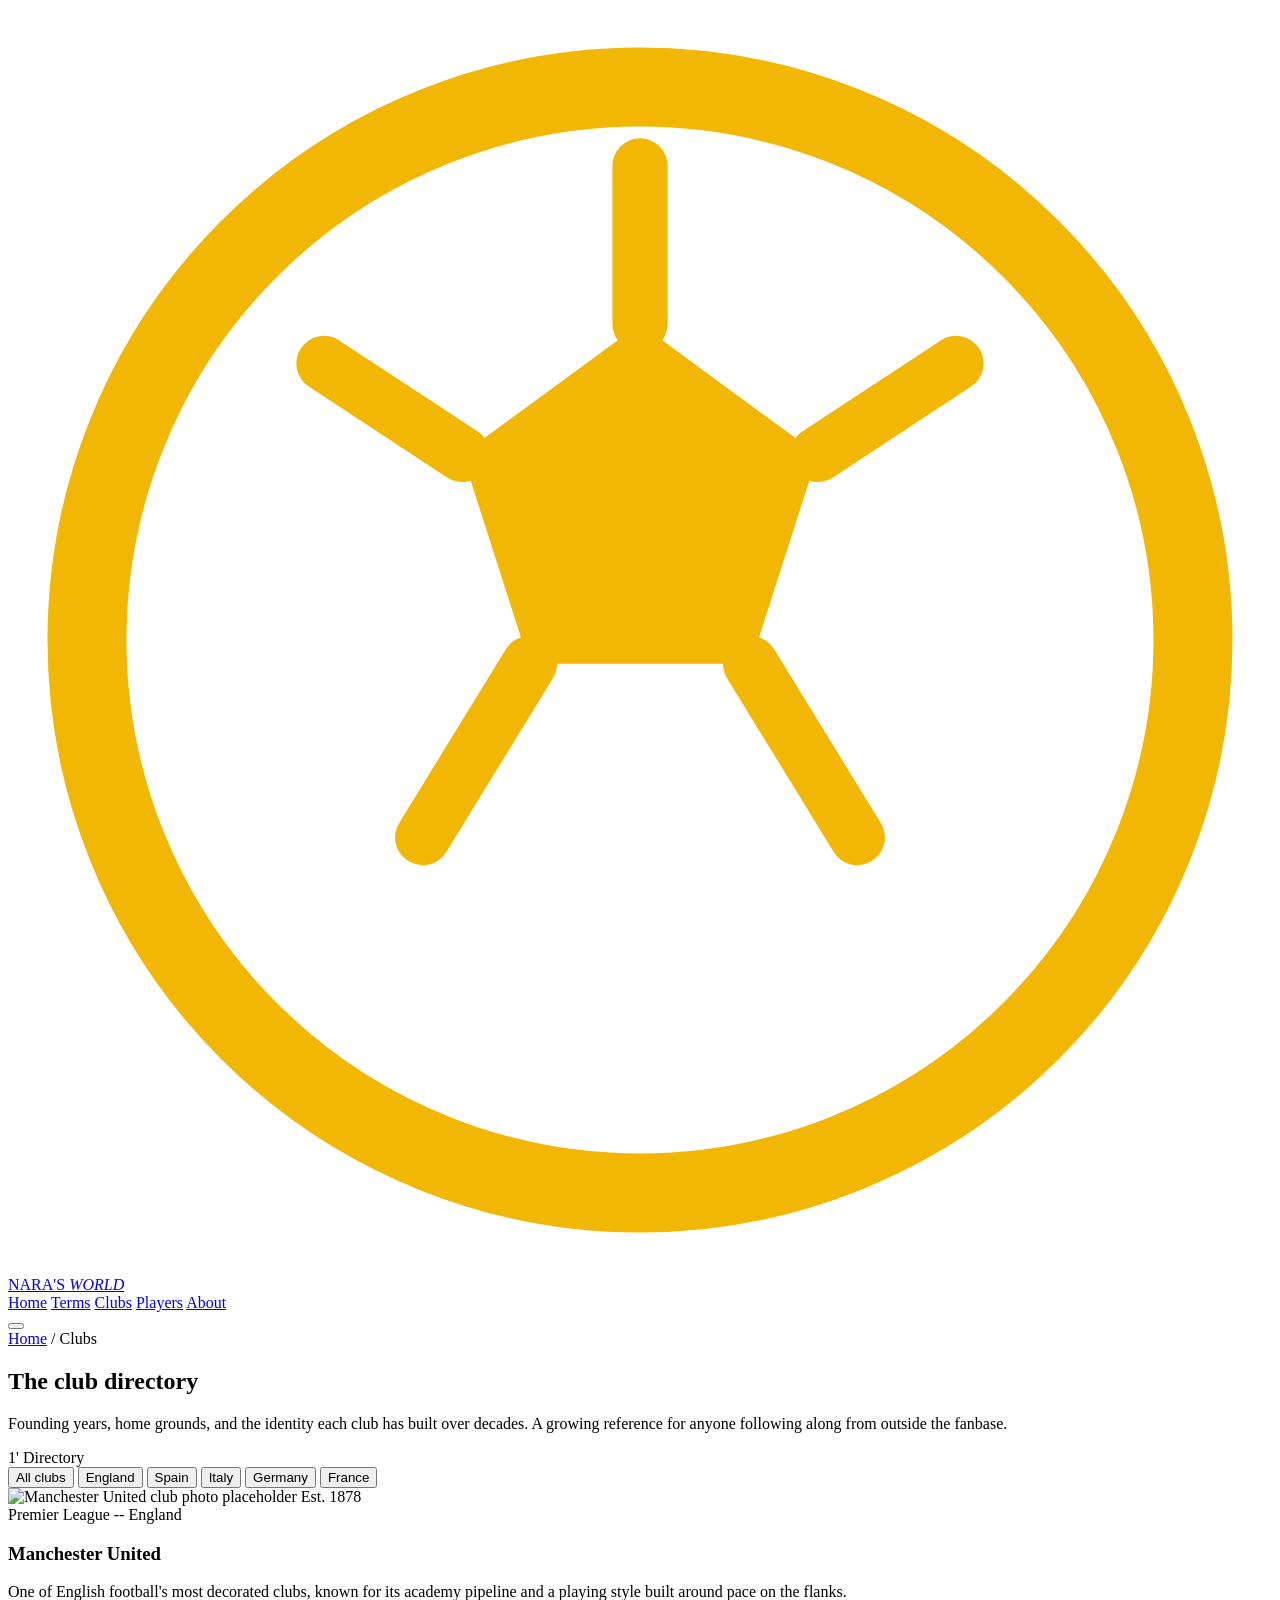
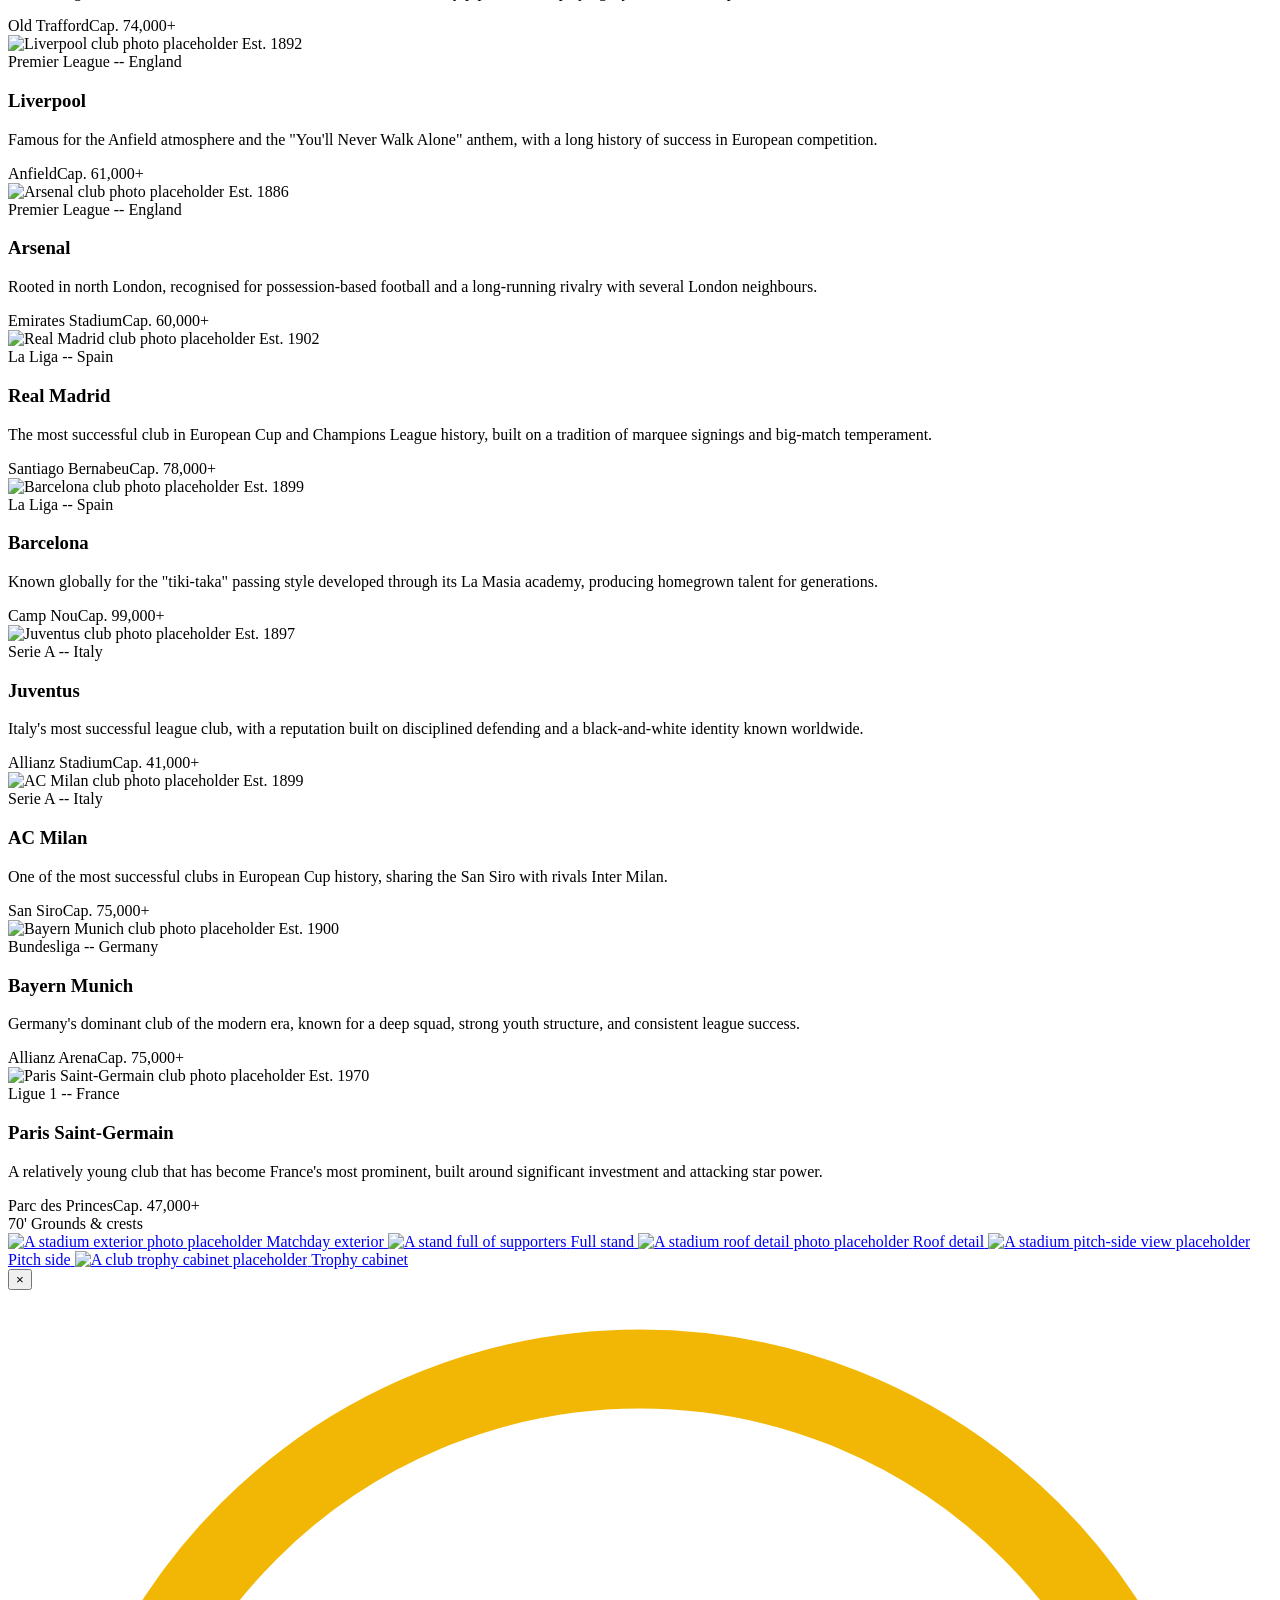
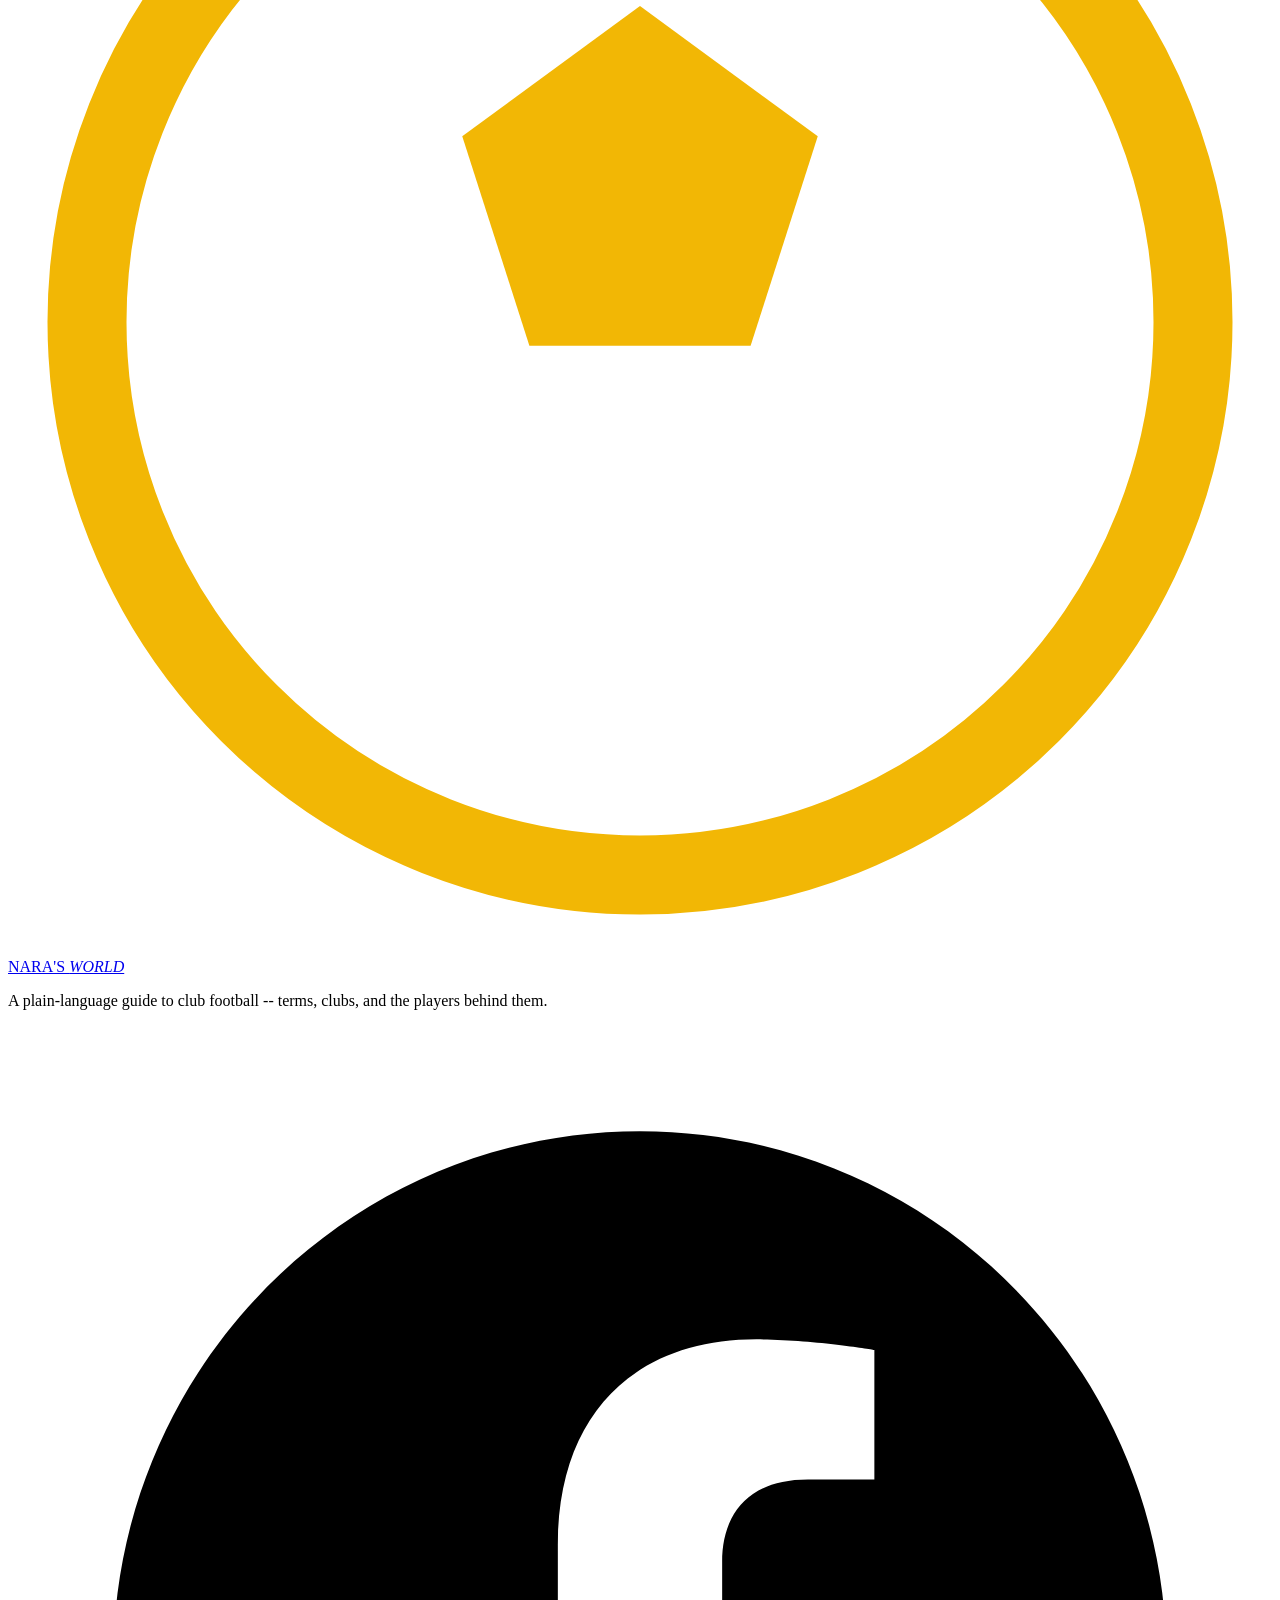
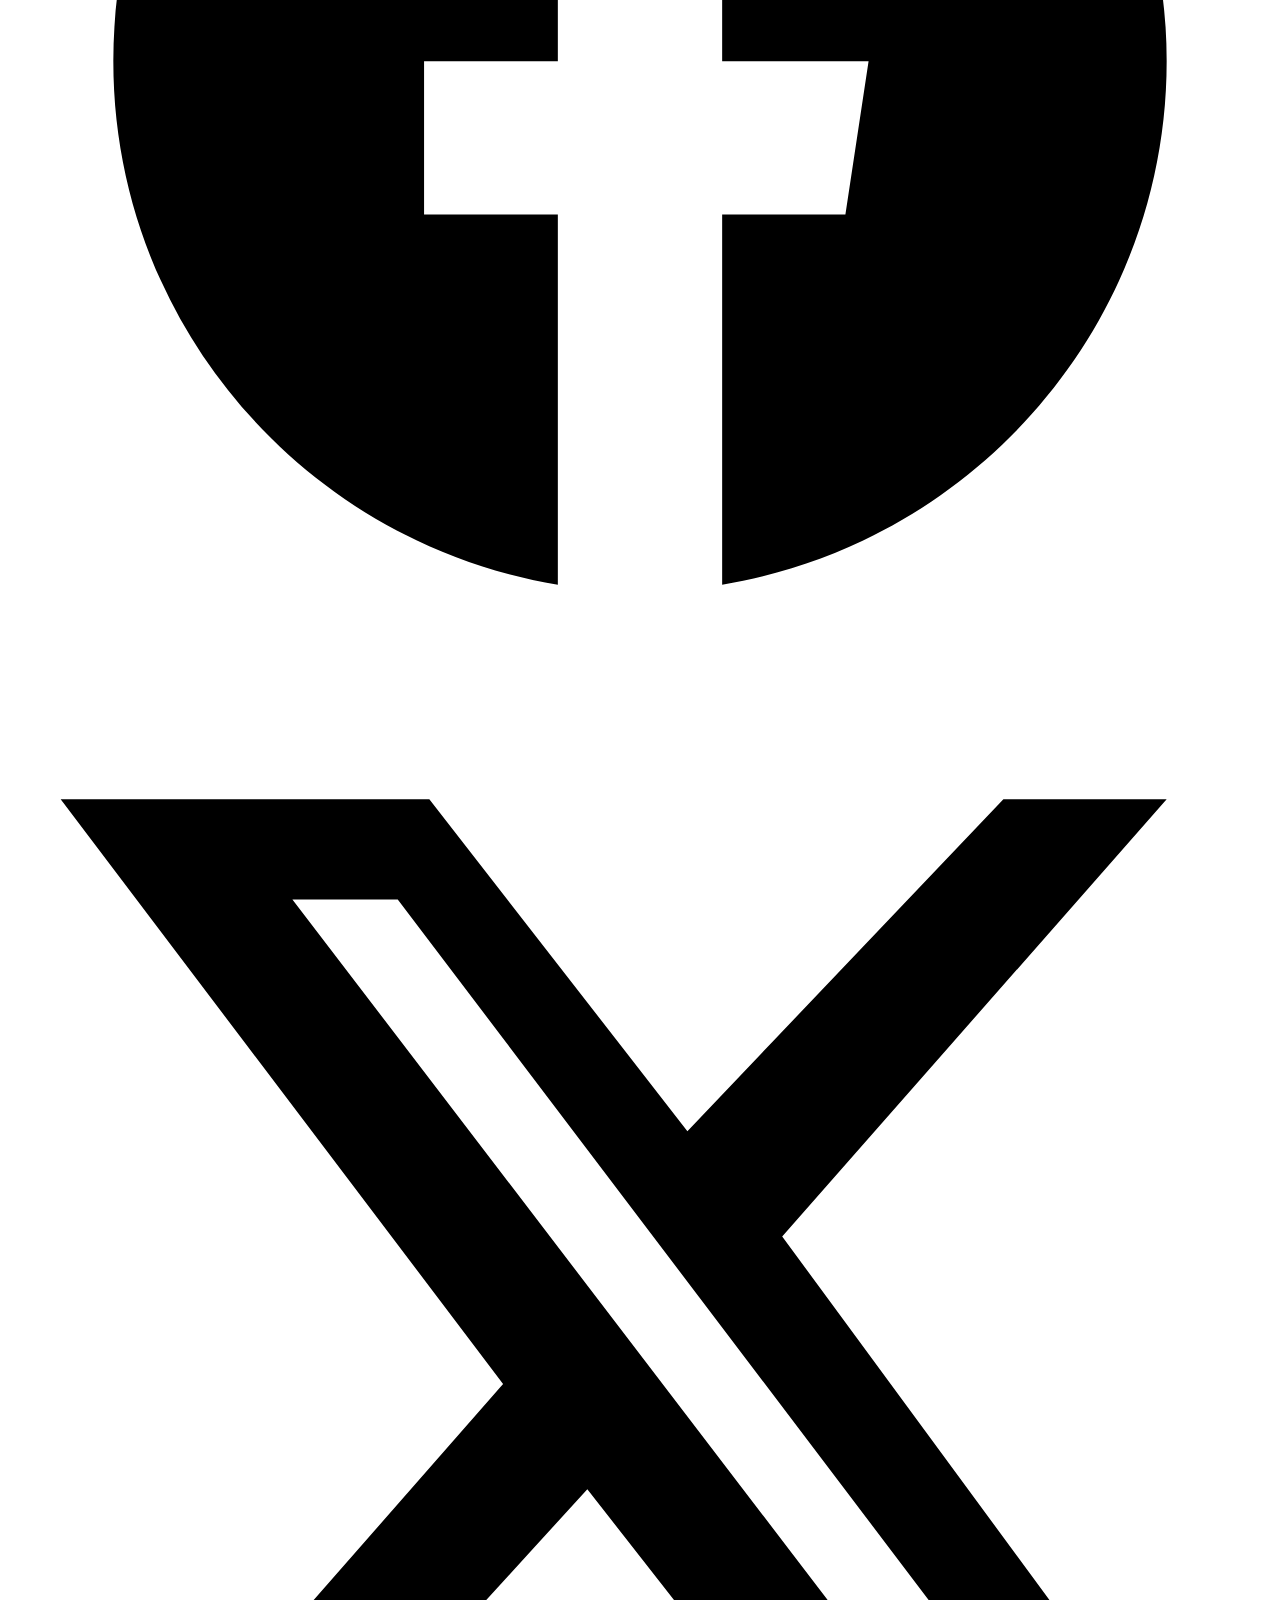
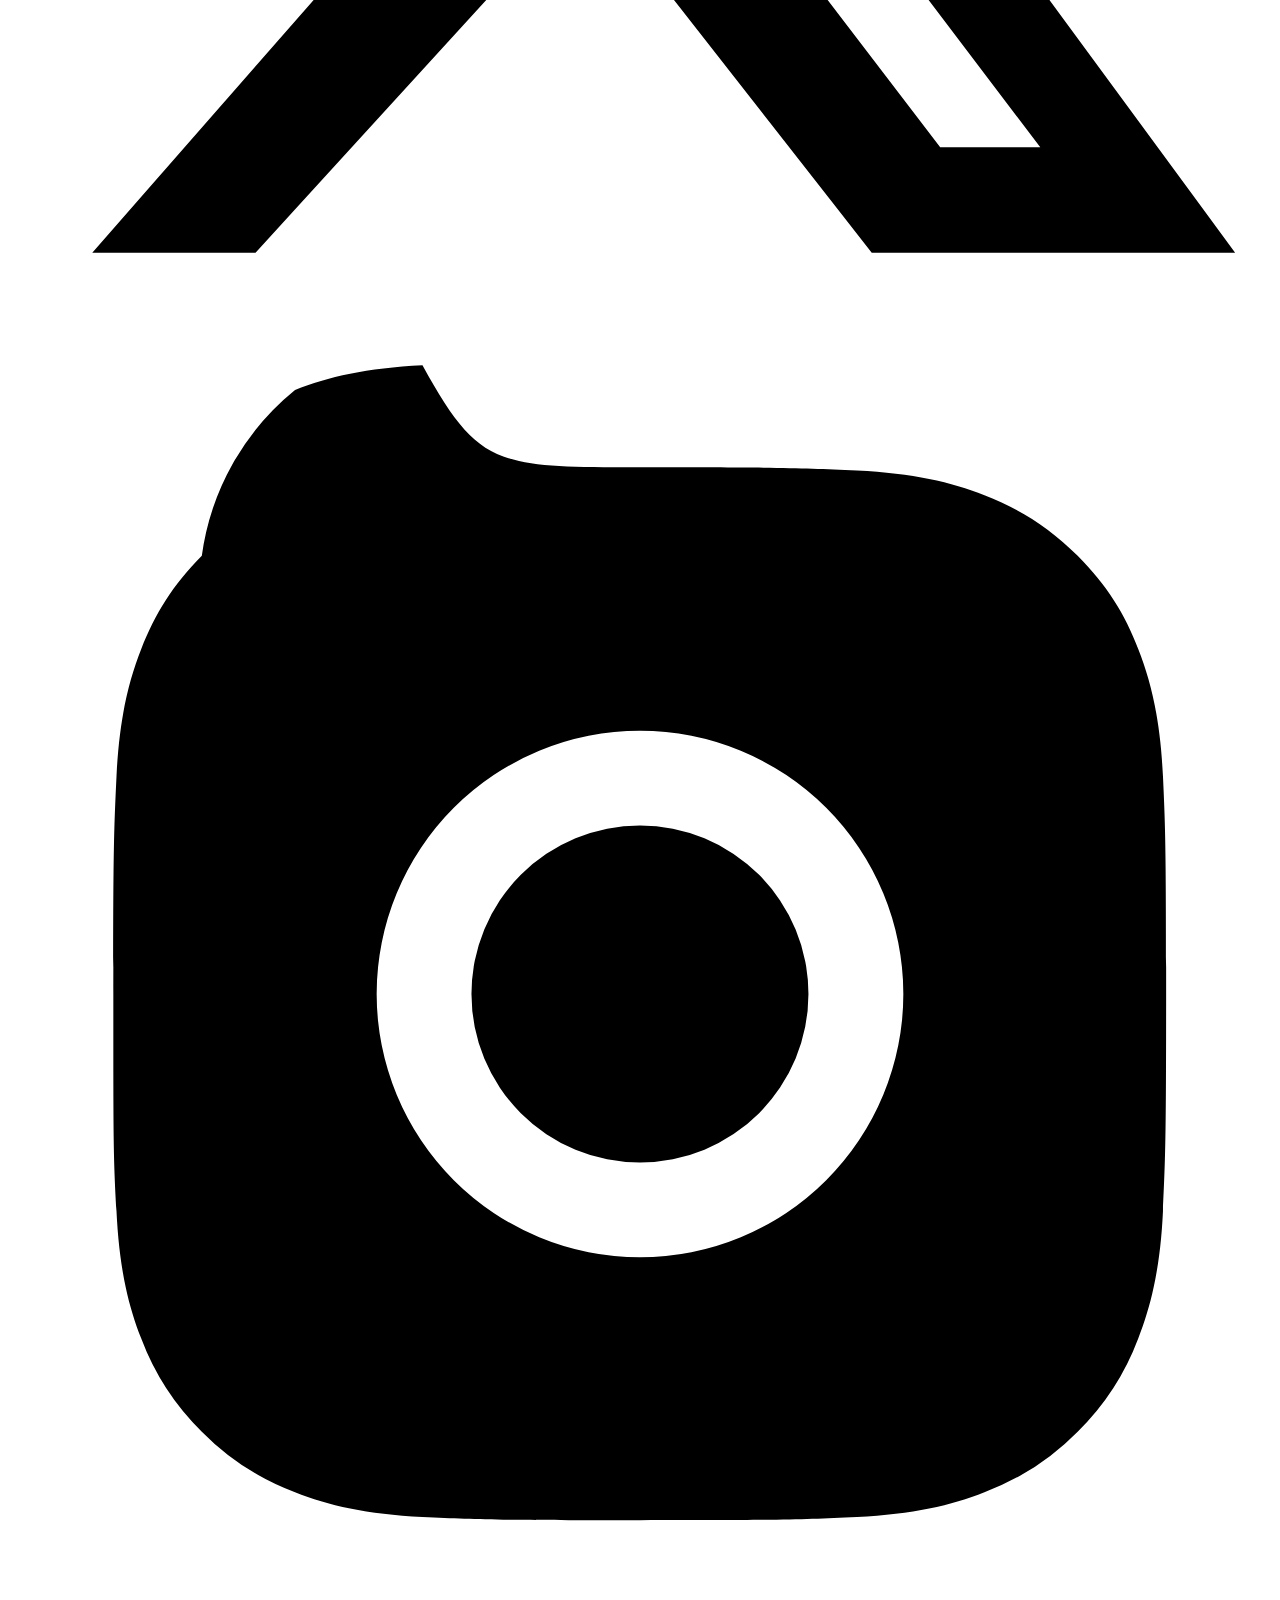
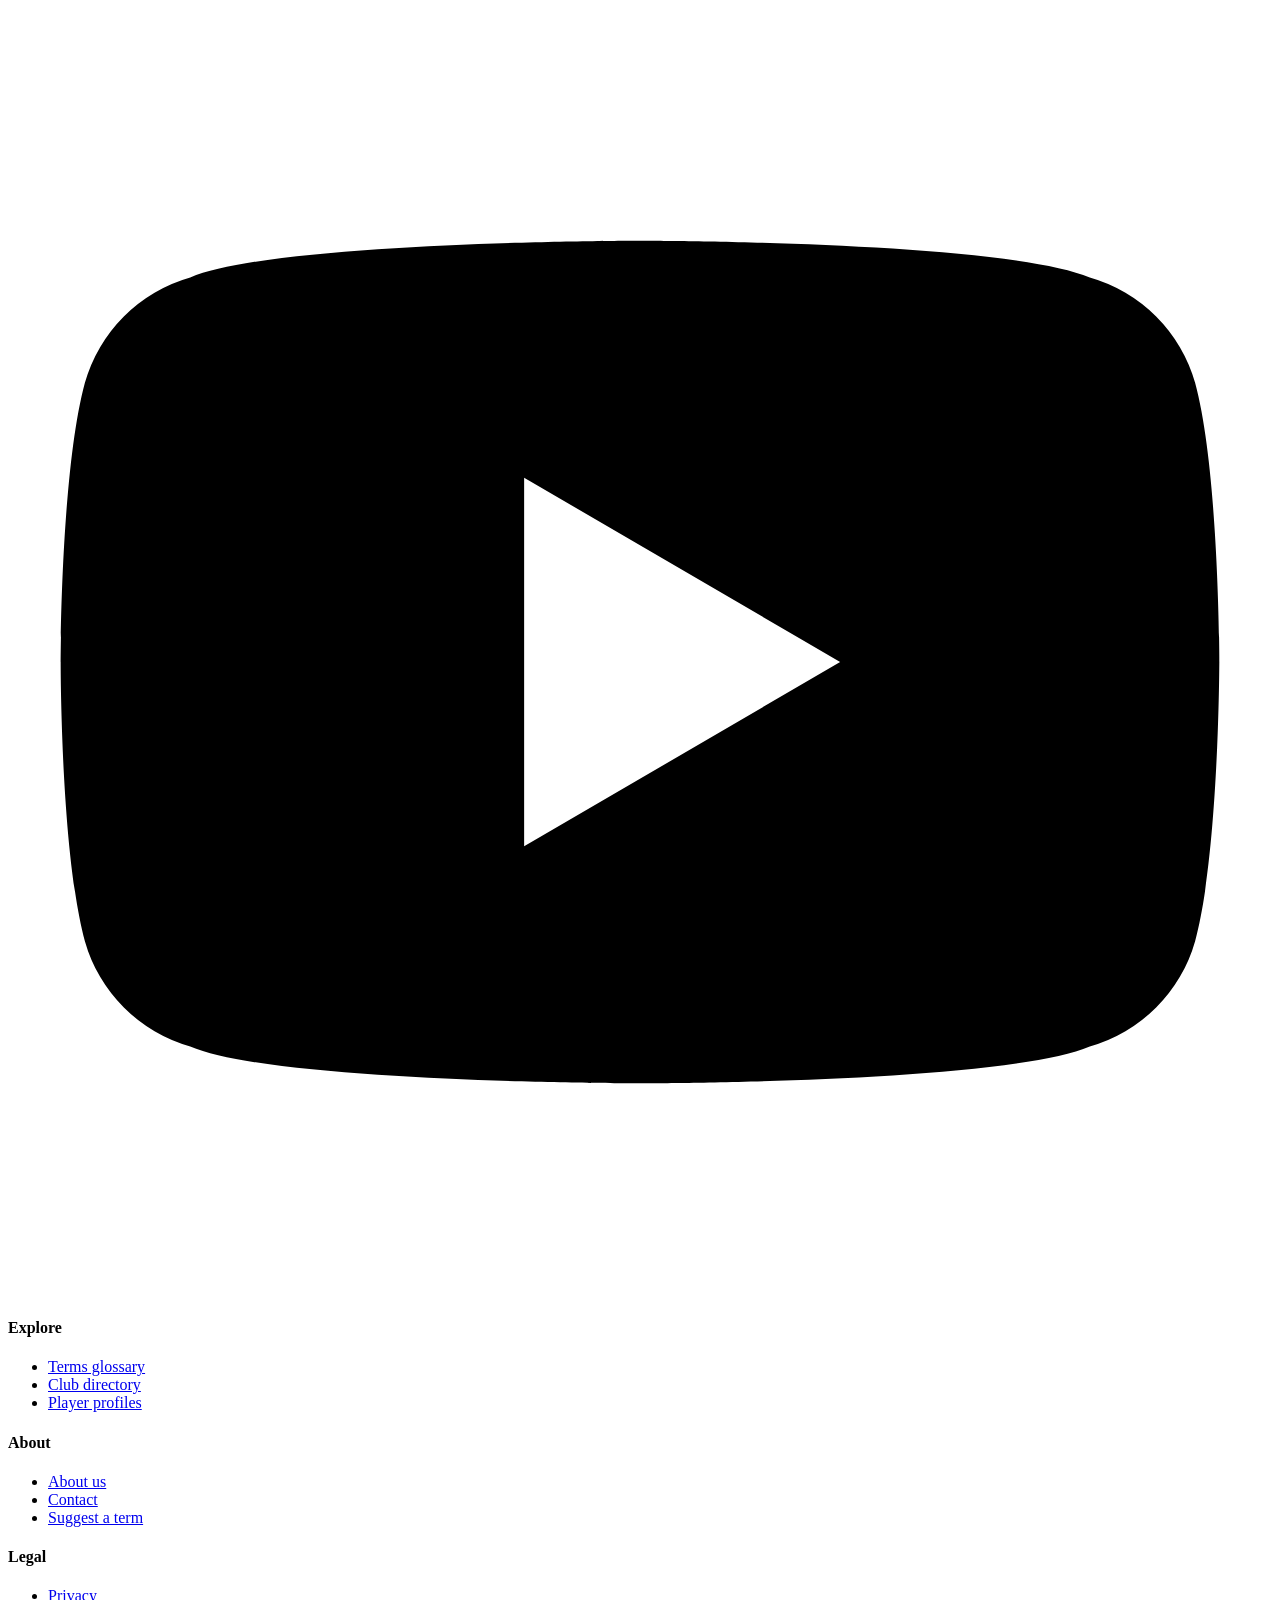
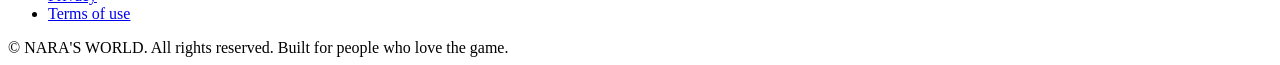
==== clubs.html @ 55b675ce "Add files via upload" ====
<!DOCTYPE html>
<html lang="en">
<head>
<meta charset="UTF-8">
<meta name="viewport" content="width=device-width, initial-scale=1.0">
<title>Club Directory -- NARA'S WORLD</title>
<meta name="description" content="A running directory of football clubs -- founding years, stadiums, honours and identity.">
<link rel="stylesheet" href="css/style.css">
</head>
<body>

<header class="site-header">
  <div class="wrap">
    <a href="index.html" class="logo">
      <svg viewBox="0 0 32 32" fill="none" xmlns="http://www.w3.org/2000/svg">
        <circle cx="16" cy="16" r="14" stroke="#F2B705" stroke-width="2"/>
        <path d="M16 8L20.5 11.3L18.8 16.6H13.2L11.5 11.3L16 8Z" fill="#F2B705"/>
        <path d="M16 8V4M20.5 11.3L24 9M11.5 11.3L8 9M13.2 16.6L10.5 21M18.8 16.6L21.5 21" stroke="#F2B705" stroke-width="1.4" stroke-linecap="round"/>
      </svg>
      NARA'S <em>WORLD</em>
    </a>
    <nav class="nav-links">
      <a href="index.html">Home</a>
      <a href="terms.html">Terms</a>
      <a href="clubs.html" class="active">Clubs</a>
      <a href="players.html">Players</a>
      <a href="index.html#about">About</a>
    </nav>
    <button class="nav-toggle" aria-label="Toggle menu" aria-expanded="false">
      <span></span><span></span><span></span>
    </button>
  </div>
</header>

<section class="page-hero">
  <div class="wrap">
    <div class="breadcrumb"><a href="index.html">Home</a> / <span>Clubs</span></div>
    <h1>The club directory</h1>
    <p class="lede">Founding years, home grounds, and the identity each club has built over decades. A growing reference for anyone following along from outside the fanbase.</p>
  </div>
</section>

<section class="section">
  <div class="wrap">
    <div class="scoreline"><span class="clock">1'</span> Directory</div>

    <div class="filter-bar">
      <button class="active" data-filter="all">All clubs</button>
      <button data-filter="england">England</button>
      <button data-filter="spain">Spain</button>
      <button data-filter="italy">Italy</button>
      <button data-filter="germany">Germany</button>
      <button data-filter="france">France</button>
    </div>

    <div class="ticket-grid">

      <article class="ticket" data-category="england">
        <div class="ticket-media">
          <img src="/assets/manchester.webp" alt="Manchester United club photo placeholder">
          <span class="stamp">Est. 1878</span>
        </div>
        <div class="ticket-body">
          <span class="role">Premier League -- England</span>
          <h3>Manchester United</h3>
          <p>One of English football's most decorated clubs, known for its academy pipeline and a playing style built around pace on the flanks.</p>
          <div class="ticket-stub"><span>Old Trafford</span><span>Cap. 74,000+</span></div>
        </div>
      </article>

      <article class="ticket" data-category="england">
        <div class="ticket-media">
          <img src="/assets/liverpool.jpg" alt="Liverpool club photo placeholder">
          <span class="stamp">Est. 1892</span>
        </div>
        <div class="ticket-body">
          <span class="role">Premier League -- England</span>
          <h3>Liverpool</h3>
          <p>Famous for the Anfield atmosphere and the "You'll Never Walk Alone" anthem, with a long history of success in European competition.</p>
          <div class="ticket-stub"><span>Anfield</span><span>Cap. 61,000+</span></div>
        </div>
      </article>

      <article class="ticket" data-category="england">
        <div class="ticket-media">
          <img src="/assets/Arsenal_FC.svg" alt="Arsenal club photo placeholder">
          <span class="stamp">Est. 1886</span>
        </div>
        <div class="ticket-body">
          <span class="role">Premier League -- England</span>
          <h3>Arsenal</h3>
          <p>Rooted in north London, recognised for possession-based football and a long-running rivalry with several London neighbours.</p>
          <div class="ticket-stub"><span>Emirates Stadium</span><span>Cap. 60,000+</span></div>
        </div>
      </article>

      <article class="ticket" data-category="spain">
        <div class="ticket-media">
          <img src="/assets/fc.png" alt="Real Madrid club photo placeholder">
          <span class="stamp">Est. 1902</span>
        </div>
        <div class="ticket-body">
          <span class="role">La Liga -- Spain</span>
          <h3>Real Madrid</h3>
          <p>The most successful club in European Cup and Champions League history, built on a tradition of marquee signings and big-match temperament.</p>
          <div class="ticket-stub"><span>Santiago Bernabeu</span><span>Cap. 78,000+</span></div>
        </div>
      </article>

      <article class="ticket" data-category="spain">
        <div class="ticket-media">
          <img src="/assets/barcelona.jpg" alt="Barcelona club photo placeholder">
          <span class="stamp">Est. 1899</span>
        </div>
        <div class="ticket-body">
          <span class="role">La Liga -- Spain</span>
          <h3>Barcelona</h3>
          <p>Known globally for the "tiki-taka" passing style developed through its La Masia academy, producing homegrown talent for generations.</p>
          <div class="ticket-stub"><span>Camp Nou</span><span>Cap. 99,000+</span></div>
        </div>
      </article>

      <article class="ticket" data-category="italy">
        <div class="ticket-media">
          <img src="/assets/juventus.png" alt="Juventus club photo placeholder">
          <span class="stamp">Est. 1897</span>
        </div>
        <div class="ticket-body">
          <span class="role">Serie A -- Italy</span>
          <h3>Juventus</h3>
          <p>Italy's most successful league club, with a reputation built on disciplined defending and a black-and-white identity known worldwide.</p>
          <div class="ticket-stub"><span>Allianz Stadium</span><span>Cap. 41,000+</span></div>
        </div>
      </article>

      <article class="ticket" data-category="italy">
        <div class="ticket-media">
          <img src="/assets/ac.webp" alt="AC Milan club photo placeholder">
          <span class="stamp">Est. 1899</span>
        </div>
        <div class="ticket-body">
          <span class="role">Serie A -- Italy</span>
          <h3>AC Milan</h3>
          <p>One of the most successful clubs in European Cup history, sharing the San Siro with rivals Inter Milan.</p>
          <div class="ticket-stub"><span>San Siro</span><span>Cap. 75,000+</span></div>
        </div>
      </article>

      <article class="ticket" data-category="germany">
        <div class="ticket-media">
          <img src="/assets/FC_Bayern_München_logo_(2024).svg.webp" alt="Bayern Munich club photo placeholder">
          <span class="stamp">Est. 1900</span>
        </div>
        <div class="ticket-body">
          <span class="role">Bundesliga -- Germany</span>
          <h3>Bayern Munich</h3>
          <p>Germany's dominant club of the modern era, known for a deep squad, strong youth structure, and consistent league success.</p>
          <div class="ticket-stub"><span>Allianz Arena</span><span>Cap. 75,000+</span></div>
        </div>
      </article>

      <article class="ticket" data-category="france">
        <div class="ticket-media">
          <img src="/assets/psg.jpg" alt="Paris Saint-Germain club photo placeholder">
          <span class="stamp">Est. 1970</span>
        </div>
        <div class="ticket-body">
          <span class="role">Ligue 1 -- France</span>
          <h3>Paris Saint-Germain</h3>
          <p>A relatively young club that has become France's most prominent, built around significant investment and attacking star power.</p>
          <div class="ticket-stub"><span>Parc des Princes</span><span>Cap. 47,000+</span></div>
        </div>
      </article>

    </div>
  </div>
</section>

<!-- ================= PICTURES SECTION ================= -->
<section class="section on-pitch">
  <div class="wrap">
    <div class="scoreline"><span class="clock">70'</span> Grounds &amp; crests</div>
    <div class="gallery">
      <a href="https://placehold.co/1000x1000/0b3d2e/f4f2ea?text=Old+Trafford" class="big">
        <img src="/assets/placeholder.avif" alt="A stadium exterior photo placeholder">
        <span class="gallery-caption">Matchday exterior</span>
      </a>
      <a href="https://placehold.co/700x700/145c3e/f4f2ea?text=Anfield+Kop">
        <img src="/assets/crowd.jpg" alt="A stand full of supporters">
        <span class="gallery-caption">Full stand</span>
      </a>
      <a href="https://placehold.co/700x700/c1272d/f4f2ea?text=Bernabeu">
        <img src="/assets/exterior.jpg" alt="A stadium roof detail photo placeholder">
        <span class="gallery-caption">Roof detail</span>
      </a>
      <a href="https://placehold.co/700x700/1f6f4a/f4f2ea?text=Camp+Nou">
        <img src="/assets/pitch view.jpg" alt="A stadium pitch-side view placeholder">
        <span class="gallery-caption">Pitch side</span>
      </a>
      <a href="https://placehold.co/700x700/10151a/f2b705?text=Trophy+Room">
        <img src="https://placehold.co/400x400/10151a/f2b705?text=Trophy+Room" alt="A club trophy cabinet placeholder">
        <span class="gallery-caption">Trophy cabinet</span>
      </a>
    </div>
  </div>
</section>

<div class="lightbox">
  <button class="lightbox-close" aria-label="Close image">&times;</button>
  <img src="" alt="">
</div>

<footer class="site-footer">
  <div class="wrap">
    <div class="footer-top">
      <div class="footer-brand">
        <a href="index.html" class="logo">
          <svg viewBox="0 0 32 32" fill="none" xmlns="http://www.w3.org/2000/svg">
            <circle cx="16" cy="16" r="14" stroke="#F2B705" stroke-width="2"/>
            <path d="M16 8L20.5 11.3L18.8 16.6H13.2L11.5 11.3L16 8Z" fill="#F2B705"/>
          </svg>
          NARA'S <em>WORLD</em>
        </a>
        <p>A plain-language guide to club football -- terms, clubs, and the players behind them.</p>
        <div class="social-row">
          <a href="#" aria-label="Facebook"><svg viewBox="0 0 24 24"><path d="M22 12.06C22 6.5 17.52 2 12 2S2 6.5 2 12.06c0 5 3.66 9.15 8.44 9.94v-7.03H7.9v-2.91h2.54V9.85c0-2.51 1.49-3.9 3.77-3.9 1.09 0 2.24.2 2.24.2v2.46h-1.26c-1.24 0-1.63.77-1.63 1.56v1.89h2.78l-.44 2.91h-2.34V22c4.78-.79 8.44-4.94 8.44-9.94Z"/></svg></a>
          <a href="#" aria-label="X (Twitter)"><svg viewBox="0 0 24 24"><path d="M18.9 2H22l-7.3 8.3L23.3 22h-6.9l-5.4-6.9L4.7 22H1.6l7.8-8.9L1 2h7l4.9 6.3L18.9 2Zm-1.2 18h1.9L7.4 3.9H5.4L17.7 20Z"/></svg></a>
          <a href="#" aria-label="Instagram"><svg viewBox="0 0 24 24"><path d="M12 2c2.7 0 3.06.01 4.12.06 1.06.05 1.79.22 2.42.47.66.26 1.22.6 1.77 1.15.55.55.9 1.11 1.15 1.77.25.63.42 1.36.47 2.42.05 1.06.06 1.42.06 4.13s-.01 3.06-.06 4.12c-.05 1.06-.22 1.79-.47 2.42a4.9 4.9 0 0 1-1.15 1.77 4.9 4.9 0 0 1-1.77 1.15c-.63.25-1.36.42-2.42.47-1.06.05-1.42.06-4.12.06s-3.06-.01-4.13-.06c-1.06-.05-1.79-.22-2.42-.47a4.9 4.9 0 0 1-1.77-1.15 4.9 4.9 0 0 1-1.15-1.77c-.25-.63-.42-1.36-.47-2.42C2 15.06 2 14.7 2 12s.01-3.06.06-4.13c.05-1.06.22-1.79.47-2.42.26-.66.6-1.22 1.15-1.77A4.9 4.9 0 0 1 5.45.53c.63-.25 1.36-.42 2.42-.47C8.94 2.01 9.3 2 12 2Zm0 5a5 5 0 1 0 0 10 5 5 0 0 0 0-10Zm0 8.2a3.2 3.2 0 1 1 0-6.4 3.2 3.2 0 0 1 0 6.4Zm5.2-8.4a1.17 1.17 0 1 1-2.34 0 1.17 1.17 0 0 1 2.34 0Z"/></svg></a>
          <a href="#" aria-label="YouTube"><svg viewBox="0 0 24 24"><path d="M23 12s0-3.6-.46-5.3a2.9 2.9 0 0 0-2-2C18.9 4 12 4 12 4s-6.9 0-8.54.7a2.9 2.9 0 0 0-2 2C1 8.4 1 12 1 12s0 3.6.46 5.3a2.9 2.9 0 0 0 2 2C5.1 20 12 20 12 20s6.9 0 8.54-.7a2.9 2.9 0 0 0 2-2C23 15.6 23 12 23 12ZM9.8 15.5v-7l6 3.5-6 3.5Z"/></svg></a>
        </div>
      </div>
      <div class="footer-col">
        <h4>Explore</h4>
        <ul>
          <li><a href="terms.html">Terms glossary</a></li>
          <li><a href="clubs.html">Club directory</a></li>
          <li><a href="players.html">Player profiles</a></li>
        </ul>
      </div>
      <div class="footer-col">
        <h4>About</h4>
        <ul>
          <li><a href="index.html#about">About us</a></li>
          <li><a href="#">Contact</a></li>
          <li><a href="#">Suggest a term</a></li>
        </ul>
      </div>
      <div class="footer-col">
        <h4>Legal</h4>
        <ul>
          <li><a href="#">Privacy</a></li>
          <li><a href="#">Terms of use</a></li>
        </ul>
      </div>
    </div>
    <div class="footer-bottom">
      <span>&copy; <span data-year></span> NARA'S WORLD. All rights reserved.</span>
      <span>Built for people who love the game.</span>
    </div>
  </div>
</footer>

<script src="js/script.js"></script>
</body>
</html>
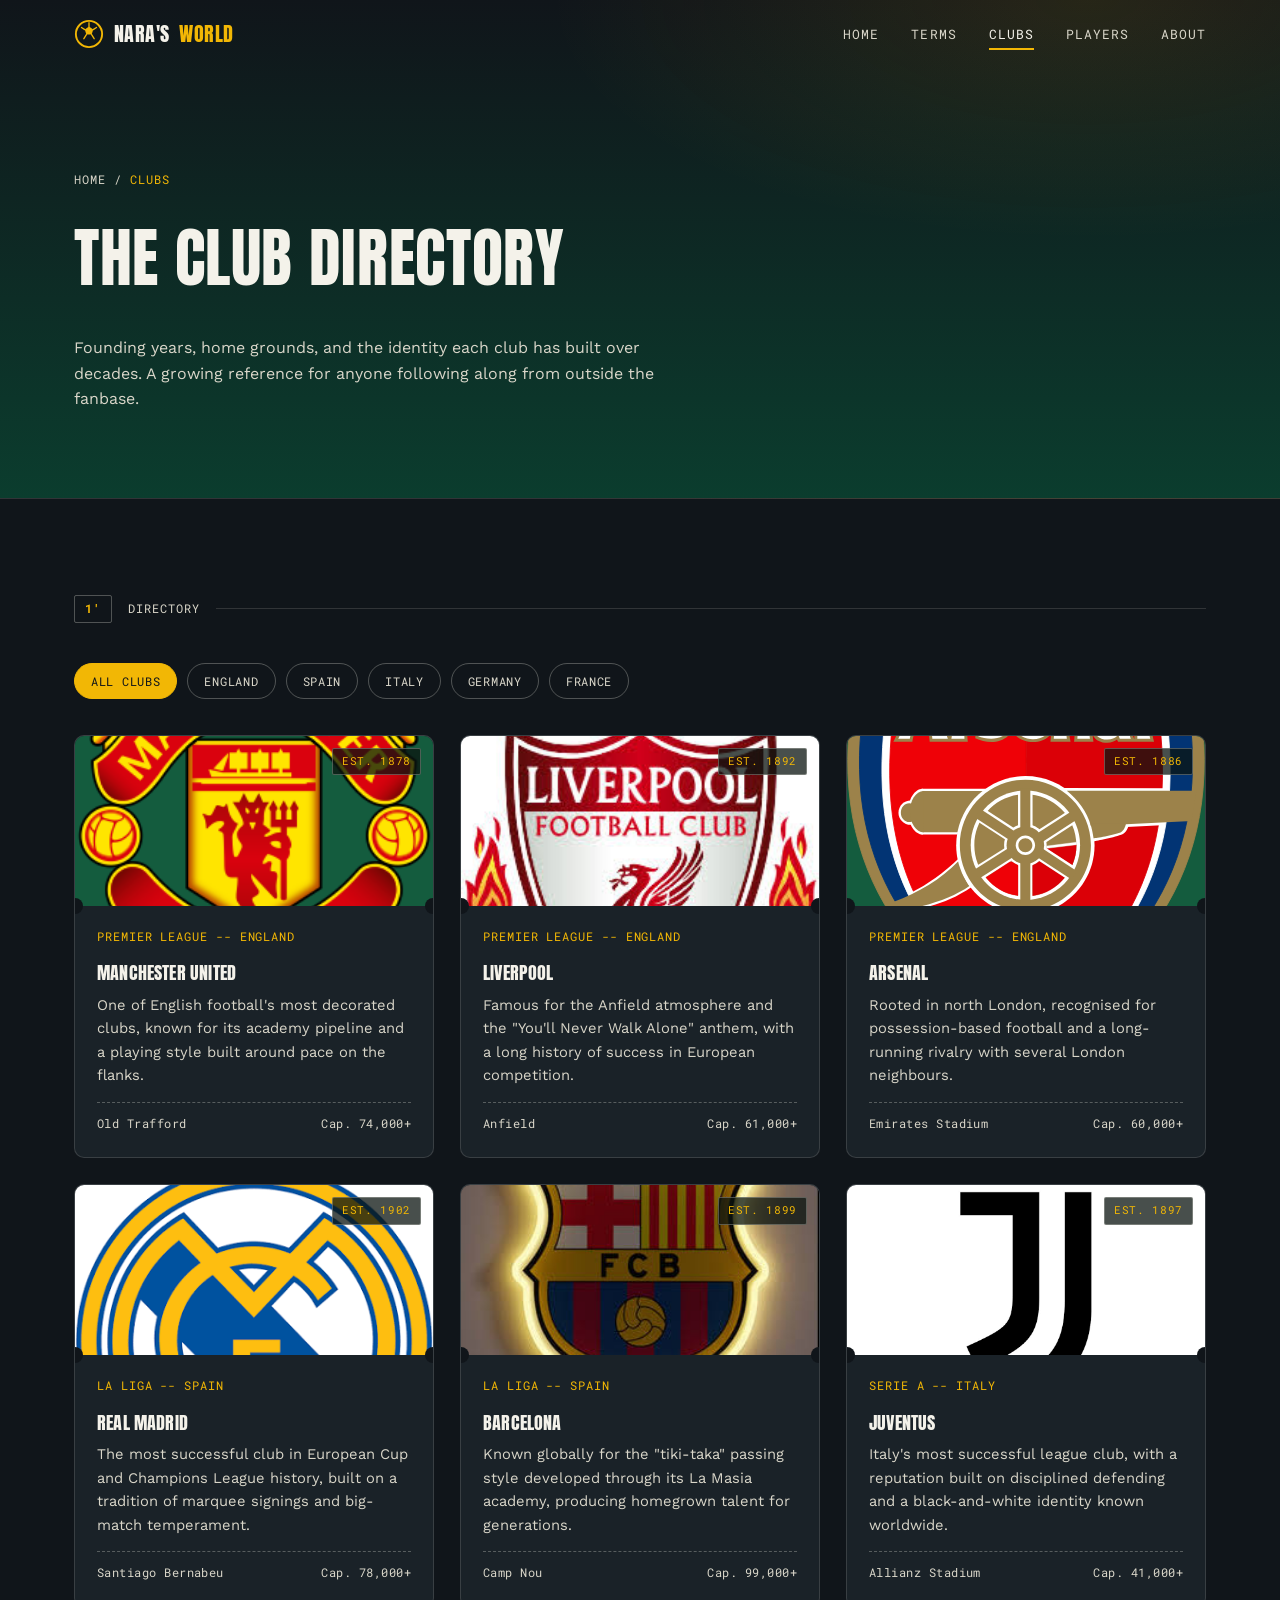
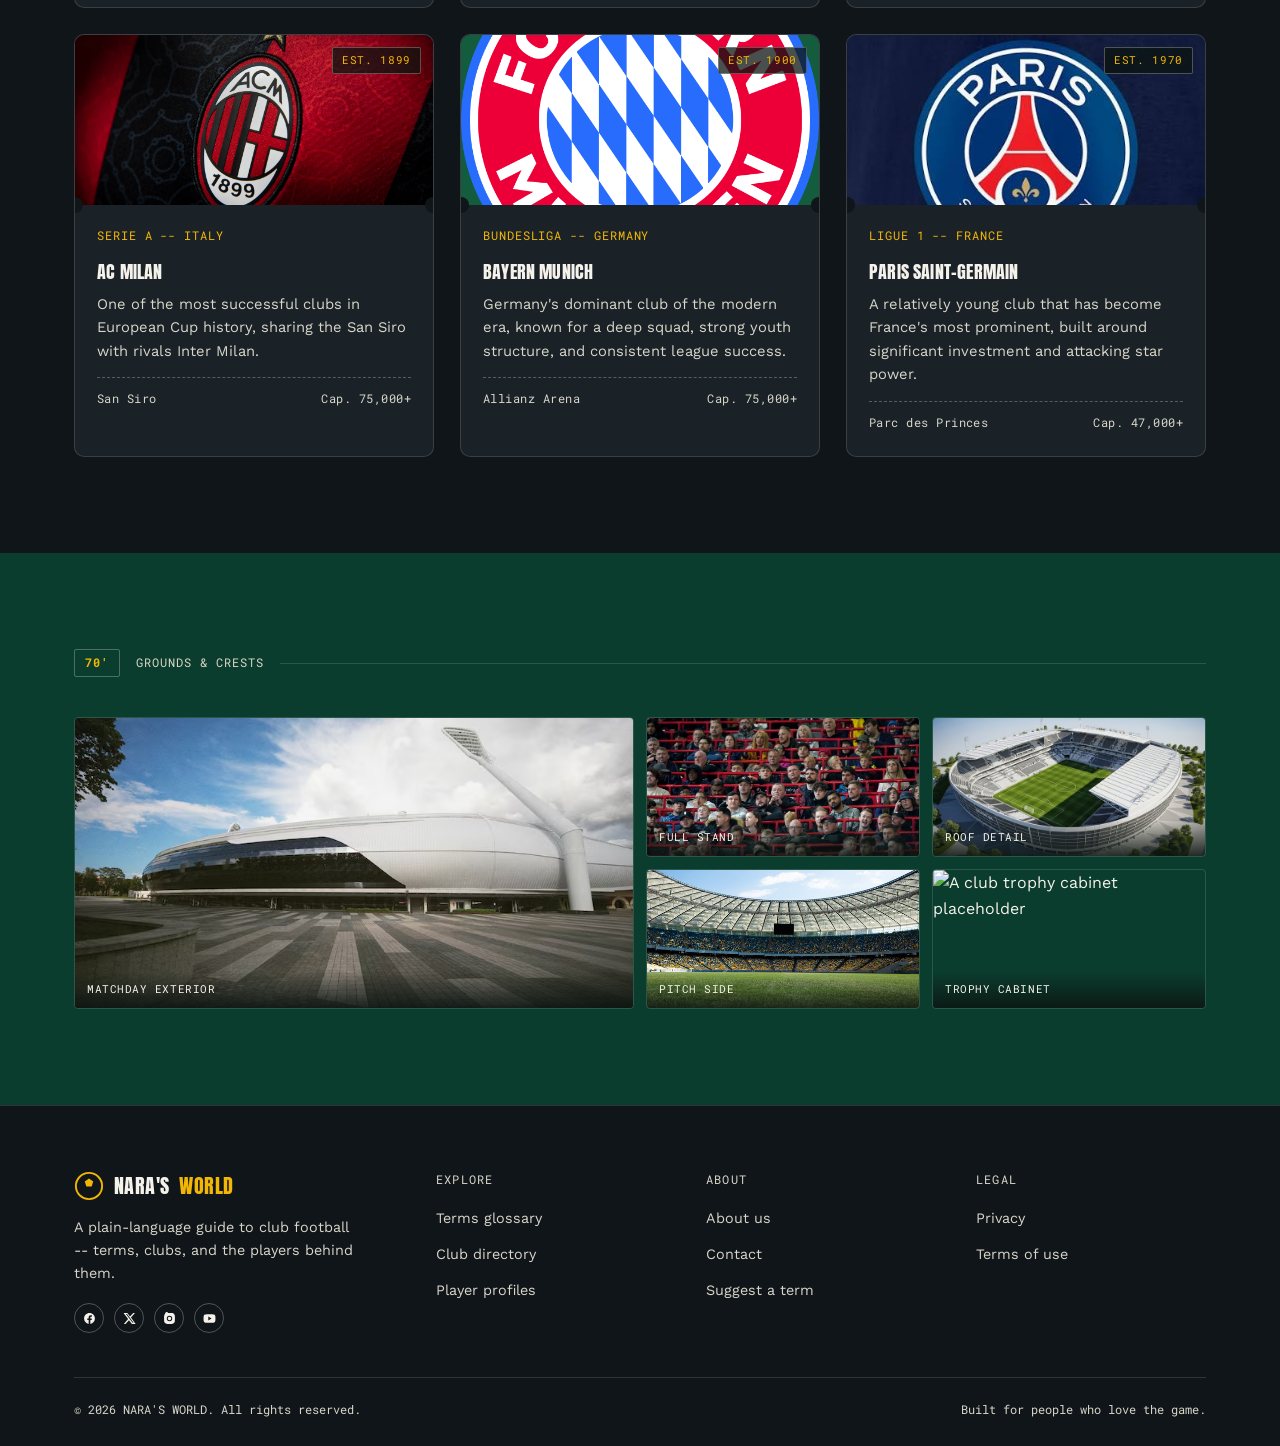
==== commit 5fd96ef2: "Add files via upload" ====
--- a/clubs.html
+++ b/clubs.html
@@ -57,7 +57,7 @@
 
       <article class="ticket" data-category="england">
         <div class="ticket-media">
-          <img src="/assets/manchester.webp" alt="Manchester United club photo placeholder">
+          <img src="./assets/manchester.webp" alt="Manchester United club photo placeholder">
           <span class="stamp">Est. 1878</span>
         </div>
         <div class="ticket-body">
@@ -70,7 +70,7 @@
 
       <article class="ticket" data-category="england">
         <div class="ticket-media">
-          <img src="/assets/liverpool.jpg" alt="Liverpool club photo placeholder">
+          <img src="./assets/liverpool.jpg" alt="Liverpool club photo placeholder">
           <span class="stamp">Est. 1892</span>
         </div>
         <div class="ticket-body">
@@ -83,7 +83,7 @@
 
       <article class="ticket" data-category="england">
         <div class="ticket-media">
-          <img src="/assets/Arsenal_FC.svg" alt="Arsenal club photo placeholder">
+          <img src="./assets/Arsenal_FC.svg" alt="Arsenal club photo placeholder">
           <span class="stamp">Est. 1886</span>
         </div>
         <div class="ticket-body">
@@ -96,7 +96,7 @@
 
       <article class="ticket" data-category="spain">
         <div class="ticket-media">
-          <img src="/assets/fc.png" alt="Real Madrid club photo placeholder">
+          <img src="./assets/fc.png" alt="Real Madrid club photo placeholder">
           <span class="stamp">Est. 1902</span>
         </div>
         <div class="ticket-body">
@@ -109,7 +109,7 @@
 
       <article class="ticket" data-category="spain">
         <div class="ticket-media">
-          <img src="/assets/barcelona.jpg" alt="Barcelona club photo placeholder">
+          <img src="./assets/barcelona.jpg" alt="Barcelona club photo placeholder">
           <span class="stamp">Est. 1899</span>
         </div>
         <div class="ticket-body">
@@ -122,7 +122,7 @@
 
       <article class="ticket" data-category="italy">
         <div class="ticket-media">
-          <img src="/assets/juventus.png" alt="Juventus club photo placeholder">
+          <img src="./assets/juventus.png" alt="Juventus club photo placeholder">
           <span class="stamp">Est. 1897</span>
         </div>
         <div class="ticket-body">
@@ -135,7 +135,7 @@
 
       <article class="ticket" data-category="italy">
         <div class="ticket-media">
-          <img src="/assets/ac.webp" alt="AC Milan club photo placeholder">
+          <img src="./assets/ac.webp" alt="AC Milan club photo placeholder">
           <span class="stamp">Est. 1899</span>
         </div>
         <div class="ticket-body">
@@ -148,7 +148,7 @@
 
       <article class="ticket" data-category="germany">
         <div class="ticket-media">
-          <img src="/assets/FC_Bayern_München_logo_(2024).svg.webp" alt="Bayern Munich club photo placeholder">
+          <img src="./assets/FC_Bayern_München_logo_(2024).svg.webp" alt="Bayern Munich club photo placeholder">
           <span class="stamp">Est. 1900</span>
         </div>
         <div class="ticket-body">
@@ -161,7 +161,7 @@
 
       <article class="ticket" data-category="france">
         <div class="ticket-media">
-          <img src="/assets/psg.jpg" alt="Paris Saint-Germain club photo placeholder">
+          <img src="./assets/psg.jpg" alt="Paris Saint-Germain club photo placeholder">
           <span class="stamp">Est. 1970</span>
         </div>
         <div class="ticket-body">
@@ -182,19 +182,19 @@
     <div class="scoreline"><span class="clock">70'</span> Grounds &amp; crests</div>
     <div class="gallery">
       <a href="https://placehold.co/1000x1000/0b3d2e/f4f2ea?text=Old+Trafford" class="big">
-        <img src="/assets/placeholder.avif" alt="A stadium exterior photo placeholder">
+        <img src="./assets/placeholder.avif" alt="A stadium exterior photo placeholder">
         <span class="gallery-caption">Matchday exterior</span>
       </a>
       <a href="https://placehold.co/700x700/145c3e/f4f2ea?text=Anfield+Kop">
-        <img src="/assets/crowd.jpg" alt="A stand full of supporters">
+        <img src="./assets/crowd.jpg" alt="A stand full of supporters">
         <span class="gallery-caption">Full stand</span>
       </a>
       <a href="https://placehold.co/700x700/c1272d/f4f2ea?text=Bernabeu">
-        <img src="/assets/exterior.jpg" alt="A stadium roof detail photo placeholder">
+        <img src="./assets/exterior.jpg" alt="A stadium roof detail photo placeholder">
         <span class="gallery-caption">Roof detail</span>
       </a>
       <a href="https://placehold.co/700x700/1f6f4a/f4f2ea?text=Camp+Nou">
-        <img src="/assets/pitch view.jpg" alt="A stadium pitch-side view placeholder">
+        <img src="./assets/pitch view.jpg" alt="A stadium pitch-side view placeholder">
         <span class="gallery-caption">Pitch side</span>
       </a>
       <a href="https://placehold.co/700x700/10151a/f2b705?text=Trophy+Room">
--- a/css/style.css
+++ b/css/style.css
@@ -0,0 +1,754 @@
+/* =========================================================
+   NARA'S WORLD -- shared stylesheet
+   Design language: stadium matchday / scoreboard / ticket-stub
+   ========================================================= */
+
+@import url('https://fonts.googleapis.com/css2?family=Anton&family=Work+Sans:wght@400;500;600;700&family=Roboto+Mono:wght@400;500;700&display=swap');
+
+:root{
+  --pitch-dark:#0b3d2e;
+  --pitch-mid:#145c3e;
+  --pitch-line:#1f6f4a;
+  --chalk:#f4f2ea;
+  --chalk-dim:#d9d6c9;
+  --floodlight:#f2b705;
+  --card-red:#c1272d;
+  --ink:#10151a;
+  --ink-soft:#1a2228;
+  --line: rgba(244,242,234,0.14);
+  --line-strong: rgba(244,242,234,0.28);
+
+  --font-display:'Anton', sans-serif;
+  --font-body:'Work Sans', sans-serif;
+  --font-mono:'Roboto Mono', monospace;
+
+  --radius-sm:4px;
+  --radius-md:10px;
+  --container:1180px;
+}
+
+*, *::before, *::after{ box-sizing:border-box; }
+
+html{ scroll-behavior:smooth; }
+
+body{
+  margin:0;
+  font-family:var(--font-body);
+  background:var(--ink);
+  color:var(--chalk);
+  line-height:1.6;
+  -webkit-font-smoothing:antialiased;
+}
+
+img{ max-width:100%; display:block; }
+
+a{ color:inherit; text-decoration:none; }
+
+ul{ list-style:none; margin:0; padding:0; }
+
+.wrap{
+  max-width:var(--container);
+  margin:0 auto;
+  padding:0 24px;
+}
+
+.eyebrow{
+  font-family:var(--font-mono);
+  font-size:0.75rem;
+  letter-spacing:0.14em;
+  text-transform:uppercase;
+  color:var(--floodlight);
+  display:inline-flex;
+  align-items:center;
+  gap:10px;
+}
+.eyebrow::before{
+  content:"";
+  width:22px;
+  height:2px;
+  background:var(--floodlight);
+  display:inline-block;
+}
+
+h1,h2,h3,h4{
+  font-family:var(--font-display);
+  font-weight:400;
+  letter-spacing:0.01em;
+  text-transform:uppercase;
+  color:var(--chalk);
+  margin:0 0 0.4em;
+}
+
+p{ margin:0 0 1em; color:var(--chalk-dim); }
+
+.btn{
+  display:inline-flex;
+  align-items:center;
+  gap:10px;
+  font-family:var(--font-mono);
+  font-size:0.82rem;
+  letter-spacing:0.08em;
+  text-transform:uppercase;
+  padding:13px 26px;
+  border-radius:2px;
+  border:1px solid var(--floodlight);
+  color:var(--ink);
+  background:var(--floodlight);
+  cursor:pointer;
+  transition:transform 0.18s ease, background 0.18s ease, color 0.18s ease;
+}
+.btn:hover{ transform:translateY(-2px); }
+.btn.ghost{
+  background:transparent;
+  color:var(--chalk);
+  border:1px solid var(--line-strong);
+}
+.btn.ghost:hover{ border-color:var(--floodlight); color:var(--floodlight); }
+
+/* ---------------- Scoreline divider (signature structural device) --------------- */
+.scoreline{
+  display:flex;
+  align-items:center;
+  gap:16px;
+  margin:0 0 40px;
+  color:var(--chalk-dim);
+  font-family:var(--font-mono);
+  font-size:0.78rem;
+  letter-spacing:0.08em;
+  text-transform:uppercase;
+}
+.scoreline .clock{
+  color:var(--floodlight);
+  font-weight:700;
+  border:1px solid var(--line-strong);
+  padding:3px 10px;
+  border-radius:2px;
+}
+.scoreline::after{
+  content:"";
+  flex:1;
+  height:1px;
+  background:var(--line);
+}
+
+/* ---------------- Header / Nav ---------------- */
+.site-header{
+  position:fixed;
+  top:0; left:0; right:0;
+  z-index:100;
+  padding:18px 0;
+  background:transparent;
+  border-bottom:1px solid transparent;
+  transition:background 0.25s ease, border-color 0.25s ease, padding 0.25s ease;
+}
+.site-header.solid{
+  background:rgba(11,20,17,0.92);
+  backdrop-filter:blur(6px);
+  border-bottom:1px solid var(--line);
+  padding:12px 0;
+}
+.site-header .wrap{
+  display:flex;
+  align-items:center;
+  justify-content:space-between;
+}
+.logo{
+  display:flex;
+  align-items:center;
+  gap:10px;
+  font-family:var(--font-display);
+  font-size:1.25rem;
+  letter-spacing:0.02em;
+  text-transform:uppercase;
+  color:var(--chalk);
+}
+.logo em{
+  font-style:normal;
+  color:var(--floodlight);
+}
+.logo svg{ width:30px; height:30px; }
+
+.nav-links{
+  display:flex;
+  align-items:center;
+  gap:32px;
+  font-family:var(--font-mono);
+  font-size:0.8rem;
+  letter-spacing:0.08em;
+  text-transform:uppercase;
+}
+.nav-links a{
+  position:relative;
+  padding:4px 0;
+  color:var(--chalk-dim);
+  transition:color 0.2s ease;
+}
+.nav-links a::after{
+  content:"";
+  position:absolute;
+  left:0; bottom:-2px;
+  width:0; height:2px;
+  background:var(--floodlight);
+  transition:width 0.2s ease;
+}
+.nav-links a:hover, .nav-links a.active{ color:var(--chalk); }
+.nav-links a:hover::after, .nav-links a.active::after{ width:100%; }
+
+.nav-toggle{
+  display:none;
+  flex-direction:column;
+  gap:5px;
+  background:none;
+  border:none;
+  cursor:pointer;
+  padding:6px;
+}
+.nav-toggle span{
+  width:24px; height:2px;
+  background:var(--chalk);
+  display:block;
+}
+
+/* ---------------- Hero / Slider ---------------- */
+.hero{
+  position:relative;
+  min-height:100vh;
+  display:flex;
+  flex-direction:column;
+  justify-content:center;
+  overflow:hidden;
+  background:
+    radial-gradient(1200px 600px at 15% -10%, rgba(242,183,5,0.12), transparent 60%),
+    linear-gradient(180deg, var(--ink) 0%, var(--pitch-dark) 55%, var(--pitch-mid) 100%);
+}
+.hero::before{
+  content:"";
+  position:absolute;
+  inset:0;
+  background-image:
+    repeating-linear-gradient(90deg, var(--line) 0 1px, transparent 1px 120px);
+  opacity:0.5;
+  pointer-events:none;
+}
+.floodlight-sweep{
+  position:absolute;
+  top:-40%;
+  left:50%;
+  width:160%;
+  height:160%;
+  transform:translateX(-50%);
+  background:conic-gradient(from 200deg at 50% 50%, transparent 0deg, rgba(242,183,5,0.08) 8deg, transparent 20deg, transparent 360deg);
+  animation:sweep 18s linear infinite;
+  pointer-events:none;
+}
+@keyframes sweep{ to{ transform:translateX(-50%) rotate(360deg); } }
+
+.hero-content{
+  position:relative;
+  z-index:2;
+  padding:150px 0 60px;
+  text-align:left;
+}
+.hero-content h1{
+  font-size:clamp(3rem, 9vw, 6.4rem);
+  line-height:0.95;
+  margin-bottom:0.25em;
+}
+.hero-content h1 span{ color:var(--floodlight); }
+.hero-content .lede{
+  max-width:560px;
+  font-size:1.05rem;
+  color:var(--chalk-dim);
+}
+.hero-cta{ display:flex; gap:16px; margin-top:28px; flex-wrap:wrap; }
+
+.slider{
+  position:relative;
+  z-index:2;
+  margin-top:56px;
+  border-top:1px solid var(--line);
+}
+.slider .wrap{ padding-top:0; }
+.slides{
+  position:relative;
+  height:340px;
+  overflow:hidden;
+  border-radius:var(--radius-md);
+  margin-top:24px;
+  border:1px solid var(--line-strong);
+}
+.slide{
+  position:absolute;
+  inset:0;
+  display:flex;
+  align-items:flex-end;
+  opacity:0;
+  transition:opacity 0.7s ease;
+  background-size:cover;
+  background-position:center;
+}
+.slide.active{ opacity:1; }
+.slide::after{
+  content:"";
+  position:absolute;
+  inset:0;
+  background:linear-gradient(0deg, rgba(11,20,17,0.92) 0%, rgba(11,20,17,0.15) 55%, transparent 100%);
+}
+.slide-caption{
+  position:relative;
+  z-index:2;
+  padding:22px 26px;
+  display:flex;
+  align-items:center;
+  justify-content:space-between;
+  width:100%;
+  gap:20px;
+}
+.slide-caption .tag{
+  font-family:var(--font-mono);
+  font-size:0.7rem;
+  letter-spacing:0.1em;
+  text-transform:uppercase;
+  color:var(--floodlight);
+  display:block;
+  margin-bottom:6px;
+}
+.slide-caption h3{ font-size:1.5rem; margin:0; }
+.slide-caption .minute{
+  font-family:var(--font-mono);
+  font-size:1.6rem;
+  color:var(--floodlight);
+  border:1px solid var(--line-strong);
+  padding:8px 14px;
+  border-radius:2px;
+  flex-shrink:0;
+}
+.slider-controls{
+  display:flex;
+  align-items:center;
+  gap:14px;
+  margin-top:16px;
+}
+.slider-btn{
+  width:40px; height:40px;
+  border-radius:50%;
+  border:1px solid var(--line-strong);
+  background:transparent;
+  color:var(--chalk);
+  font-size:1rem;
+  cursor:pointer;
+  display:flex;
+  align-items:center;
+  justify-content:center;
+  transition:border-color 0.2s ease, color 0.2s ease;
+}
+.slider-btn:hover{ border-color:var(--floodlight); color:var(--floodlight); }
+.slider-dots{ display:flex; gap:8px; margin-left:6px; }
+.slider-dots button{
+  width:8px; height:8px;
+  border-radius:50%;
+  border:none;
+  background:var(--line-strong);
+  cursor:pointer;
+  padding:0;
+}
+.slider-dots button.active{ background:var(--floodlight); width:22px; border-radius:5px; transition:width 0.2s ease; }
+
+/* ---------------- Generic section ---------------- */
+.section{ padding:96px 0; }
+.section.tight{ padding:64px 0; }
+.section-head{
+  max-width:640px;
+  margin-bottom:48px;
+}
+.section-head p{ font-size:1.05rem; }
+.on-chalk{ background:var(--chalk); color:var(--ink); }
+.on-chalk h1, .on-chalk h2, .on-chalk h3, .on-chalk h4{ color:var(--ink); }
+.on-chalk p{ color:#3a4238; }
+.on-chalk .scoreline{ color:#5a6355; }
+.on-chalk .scoreline::after{ background:rgba(16,21,26,0.15); }
+.on-pitch{ background:var(--pitch-dark); }
+.on-mid{ background:var(--ink-soft); }
+
+/* ---------------- Page header (inner pages) ---------------- */
+.page-hero{
+  padding:170px 0 70px;
+  background:
+    radial-gradient(900px 400px at 85% 0%, rgba(242,183,5,0.10), transparent 60%),
+    linear-gradient(180deg, var(--ink) 0%, var(--pitch-dark) 100%);
+  border-bottom:1px solid var(--line);
+}
+.page-hero h1{ font-size:clamp(2.4rem, 6vw, 4rem); }
+.page-hero .lede{ max-width:620px; }
+.breadcrumb{
+  font-family:var(--font-mono);
+  font-size:0.75rem;
+  letter-spacing:0.08em;
+  text-transform:uppercase;
+  color:var(--chalk-dim);
+  margin-bottom:18px;
+}
+.breadcrumb span{ color:var(--floodlight); }
+
+/* ---------------- Ticket cards (signature element) ---------------- */
+.ticket-grid{
+  display:grid;
+  grid-template-columns:repeat(auto-fill, minmax(280px, 1fr));
+  gap:26px;
+}
+.ticket{
+  position:relative;
+  background:var(--ink-soft);
+  border:1px solid var(--line);
+  border-radius:var(--radius-md);
+  overflow:hidden;
+  transition:transform 0.2s ease, border-color 0.2s ease;
+}
+.ticket:hover{ transform:translateY(-4px); border-color:var(--line-strong); }
+.ticket-media{
+  position:relative;
+  height:170px;
+  overflow:hidden;
+  background:var(--pitch-mid);
+}
+.ticket-media img{ width:100%; height:100%; object-fit:cover; }
+.ticket-media .stamp{
+  position:absolute;
+  top:12px; right:12px;
+  font-family:var(--font-mono);
+  font-size:0.68rem;
+  letter-spacing:0.06em;
+  text-transform:uppercase;
+  background:rgba(11,20,17,0.75);
+  border:1px solid var(--line-strong);
+  color:var(--floodlight);
+  padding:4px 9px;
+  border-radius:2px;
+}
+.ticket-body{ padding:22px 22px 24px; position:relative; }
+.ticket-body h3{ font-size:1.15rem; margin-bottom:6px; }
+.ticket-body .role{
+  font-family:var(--font-mono);
+  font-size:0.72rem;
+  letter-spacing:0.08em;
+  text-transform:uppercase;
+  color:var(--floodlight);
+  display:block;
+  margin-bottom:12px;
+}
+.ticket-body p{ font-size:0.92rem; margin-bottom:10px; }
+.ticket-stub{
+  border-top:1px dashed var(--line-strong);
+  margin-top:14px;
+  padding-top:12px;
+  display:flex;
+  justify-content:space-between;
+  font-family:var(--font-mono);
+  font-size:0.72rem;
+  color:var(--chalk-dim);
+  letter-spacing:0.04em;
+}
+.ticket::before, .ticket::after{
+  content:"";
+  position:absolute;
+  width:16px; height:16px;
+  background:var(--ink);
+  border-radius:50%;
+  left:-8px;
+  z-index:2;
+}
+.ticket::before{ top:170px; margin-top:-8px; }
+.ticket::after{ top:170px; margin-top:-8px; left:auto; right:-8px; }
+
+/* ---------------- Terms glossary ---------------- */
+.glossary{
+  display:grid;
+  grid-template-columns:repeat(auto-fill, minmax(300px, 1fr));
+  gap:1px;
+  background:var(--line);
+  border:1px solid var(--line);
+  border-radius:var(--radius-md);
+  overflow:hidden;
+}
+.term{
+  background:var(--ink-soft);
+  padding:26px 24px;
+}
+.term .num{
+  font-family:var(--font-mono);
+  font-size:0.72rem;
+  color:var(--floodlight);
+  letter-spacing:0.08em;
+  display:block;
+  margin-bottom:8px;
+}
+.term h3{ font-size:1.1rem; margin-bottom:8px; }
+.term p{ font-size:0.9rem; margin:0; }
+
+.filter-bar{
+  display:flex;
+  flex-wrap:wrap;
+  gap:10px;
+  margin-bottom:36px;
+}
+.filter-bar button{
+  font-family:var(--font-mono);
+  font-size:0.75rem;
+  letter-spacing:0.06em;
+  text-transform:uppercase;
+  padding:9px 16px;
+  border-radius:20px;
+  border:1px solid var(--line-strong);
+  background:transparent;
+  color:var(--chalk-dim);
+  cursor:pointer;
+  transition:all 0.2s ease;
+}
+.filter-bar button:hover{ color:var(--chalk); }
+.filter-bar button.active{
+  background:var(--floodlight);
+  border-color:var(--floodlight);
+  color:var(--ink);
+}
+
+/* ---------------- Picture gallery section ---------------- */
+.gallery{
+  display:grid;
+  grid-template-columns:repeat(4, 1fr);
+  grid-auto-rows:140px;
+  gap:12px;
+}
+.gallery a{
+  position:relative;
+  overflow:hidden;
+  border-radius:var(--radius-sm);
+  border:1px solid var(--line);
+}
+.gallery img{
+  width:100%; height:100%;
+  object-fit:cover;
+  transition:transform 0.4s ease;
+}
+.gallery a:hover img{ transform:scale(1.06); }
+.gallery a.big{ grid-column:span 2; grid-row:span 2; }
+.gallery-caption{
+  position:absolute;
+  left:0; right:0; bottom:0;
+  padding:10px 12px;
+  font-family:var(--font-mono);
+  font-size:0.68rem;
+  letter-spacing:0.05em;
+  text-transform:uppercase;
+  background:linear-gradient(0deg, rgba(11,20,17,0.85), transparent);
+  color:var(--chalk);
+}
+
+/* ---------------- Lightbox ---------------- */
+.lightbox{
+  position:fixed;
+  inset:0;
+  z-index:200;
+  background:rgba(8,14,11,0.94);
+  display:none;
+  align-items:center;
+  justify-content:center;
+  padding:40px;
+}
+.lightbox.open{ display:flex; }
+.lightbox img{
+  max-width:min(900px, 100%);
+  max-height:80vh;
+  border-radius:var(--radius-md);
+  border:1px solid var(--line-strong);
+}
+.lightbox-close{
+  position:absolute;
+  top:26px; right:26px;
+  width:44px; height:44px;
+  border-radius:50%;
+  border:1px solid var(--line-strong);
+  background:transparent;
+  color:var(--chalk);
+  font-size:1.2rem;
+  cursor:pointer;
+}
+
+/* ---------------- Video section ---------------- */
+.video-block{
+  display:grid;
+  grid-template-columns:1.1fr 0.9fr;
+  gap:48px;
+  align-items:center;
+}
+.video-frame{
+  position:relative;
+  padding-top:56.25%;
+  border-radius:var(--radius-md);
+  overflow:hidden;
+  border:1px solid var(--line-strong);
+  background:#000;
+}
+.video-frame iframe{
+  position:absolute;
+  inset:0;
+  width:100%;
+  height:100%;
+  border:0;
+}
+.video-copy .scoreline{ margin-bottom:24px; }
+
+/* ---------------- About / split content ---------------- */
+.split{
+  display:grid;
+  grid-template-columns:1fr 1fr;
+  gap:60px;
+  align-items:center;
+}
+.stat-row{
+  display:flex;
+  gap:36px;
+  margin-top:30px;
+  flex-wrap:wrap;
+}
+.stat{ font-family:var(--font-mono); }
+.stat .n{
+  font-family:var(--font-display);
+  font-size:2.4rem;
+  color:var(--floodlight);
+  display:block;
+  line-height:1;
+}
+.stat .l{
+  font-size:0.72rem;
+  letter-spacing:0.08em;
+  text-transform:uppercase;
+  color:var(--chalk-dim);
+}
+.about-media{
+  position:relative;
+  border-radius:var(--radius-md);
+  overflow:hidden;
+  border:1px solid var(--line-strong);
+}
+.about-media img{ width:100%; height:100%; object-fit:cover; }
+
+/* ---------------- Quick nav cards (index page) ---------------- */
+.quick-grid{
+  display:grid;
+  grid-template-columns:repeat(3, 1fr);
+  gap:26px;
+}
+.quick-card{
+  padding:34px 28px;
+  border:1px solid var(--line);
+  border-radius:var(--radius-md);
+  background:var(--ink-soft);
+  transition:border-color 0.2s ease, transform 0.2s ease;
+  display:block;
+}
+.quick-card:hover{ border-color:var(--floodlight); transform:translateY(-4px); }
+.quick-card .idx{
+  font-family:var(--font-mono);
+  color:var(--floodlight);
+  font-size:0.8rem;
+  letter-spacing:0.08em;
+  display:block;
+  margin-bottom:16px;
+}
+.quick-card h3{ font-size:1.3rem; margin-bottom:10px; }
+.quick-card p{ font-size:0.92rem; margin-bottom:0; }
+
+/* ---------------- Footer ---------------- */
+.site-footer{
+  background:var(--ink);
+  border-top:1px solid var(--line);
+  padding:64px 0 26px;
+}
+.footer-top{
+  display:grid;
+  grid-template-columns:1.4fr 1fr 1fr 1fr;
+  gap:40px;
+  padding-bottom:44px;
+  border-bottom:1px solid var(--line);
+}
+.footer-brand .logo{ margin-bottom:14px; }
+.footer-brand p{ font-size:0.9rem; max-width:280px; }
+.footer-col h4{
+  font-family:var(--font-mono);
+  font-size:0.75rem;
+  letter-spacing:0.1em;
+  text-transform:uppercase;
+  color:var(--chalk-dim);
+  margin-bottom:16px;
+}
+.footer-col ul li{ margin-bottom:10px; }
+.footer-col a{ color:var(--chalk-dim); font-size:0.9rem; transition:color 0.2s ease; }
+.footer-col a:hover{ color:var(--floodlight); }
+
+.social-row{ display:flex; gap:10px; margin-top:18px; }
+.social-row a{
+  width:30px; height:30px;
+  border-radius:50%;
+  border:1px solid var(--line-strong);
+  display:flex;
+  align-items:center;
+  justify-content:center;
+  flex-shrink:0;
+  transition:border-color 0.2s ease, background 0.2s ease;
+}
+.social-row a:hover{ border-color:var(--floodlight); background:rgba(242,183,5,0.08); }
+.social-row svg{ width:13px; height:13px; fill:var(--chalk); flex-shrink:0; }
+
+.footer-bottom{
+  display:flex;
+  justify-content:space-between;
+  align-items:center;
+  padding-top:22px;
+  font-family:var(--font-mono);
+  font-size:0.75rem;
+  color:var(--chalk-dim);
+  flex-wrap:wrap;
+  gap:12px;
+}
+
+/* ---------------- Reveal-on-scroll ---------------- */
+.reveal{ opacity:0; transform:translateY(24px); transition:opacity 0.6s ease, transform 0.6s ease; }
+.reveal.in{ opacity:1; transform:translateY(0); }
+
+@media (prefers-reduced-motion: reduce){
+  .floodlight-sweep{ animation:none; }
+  .reveal{ transition:none; opacity:1; transform:none; }
+  html{ scroll-behavior:auto; }
+}
+
+/* ---------------- Responsive ---------------- */
+@media (max-width: 960px){
+  .split, .video-block{ grid-template-columns:1fr; }
+  .quick-grid{ grid-template-columns:1fr 1fr; }
+  .footer-top{ grid-template-columns:1fr 1fr; }
+  .gallery{ grid-template-columns:repeat(2, 1fr); }
+  .gallery a.big{ grid-column:span 2; grid-row:span 1; }
+}
+@media (max-width: 700px){
+  .nav-links{
+    position:fixed;
+    top:64px; left:0; right:0;
+    background:var(--ink);
+    border-bottom:1px solid var(--line);
+    flex-direction:column;
+    align-items:flex-start;
+    padding:20px 24px 28px;
+    gap:18px;
+    transform:translateY(-120%);
+    opacity:0;
+    transition:transform 0.25s ease, opacity 0.25s ease;
+  }
+  .nav-links.open{ transform:translateY(0); opacity:1; }
+  .nav-toggle{ display:flex; }
+  .quick-grid{ grid-template-columns:1fr; }
+  .footer-top{ grid-template-columns:1fr; }
+  .footer-bottom{ flex-direction:column; align-items:flex-start; }
+  .slides{ height:auto; min-height:260px; }
+  .slide{ position:relative; }
+  .hero-content{ padding-top:120px; }
+}
